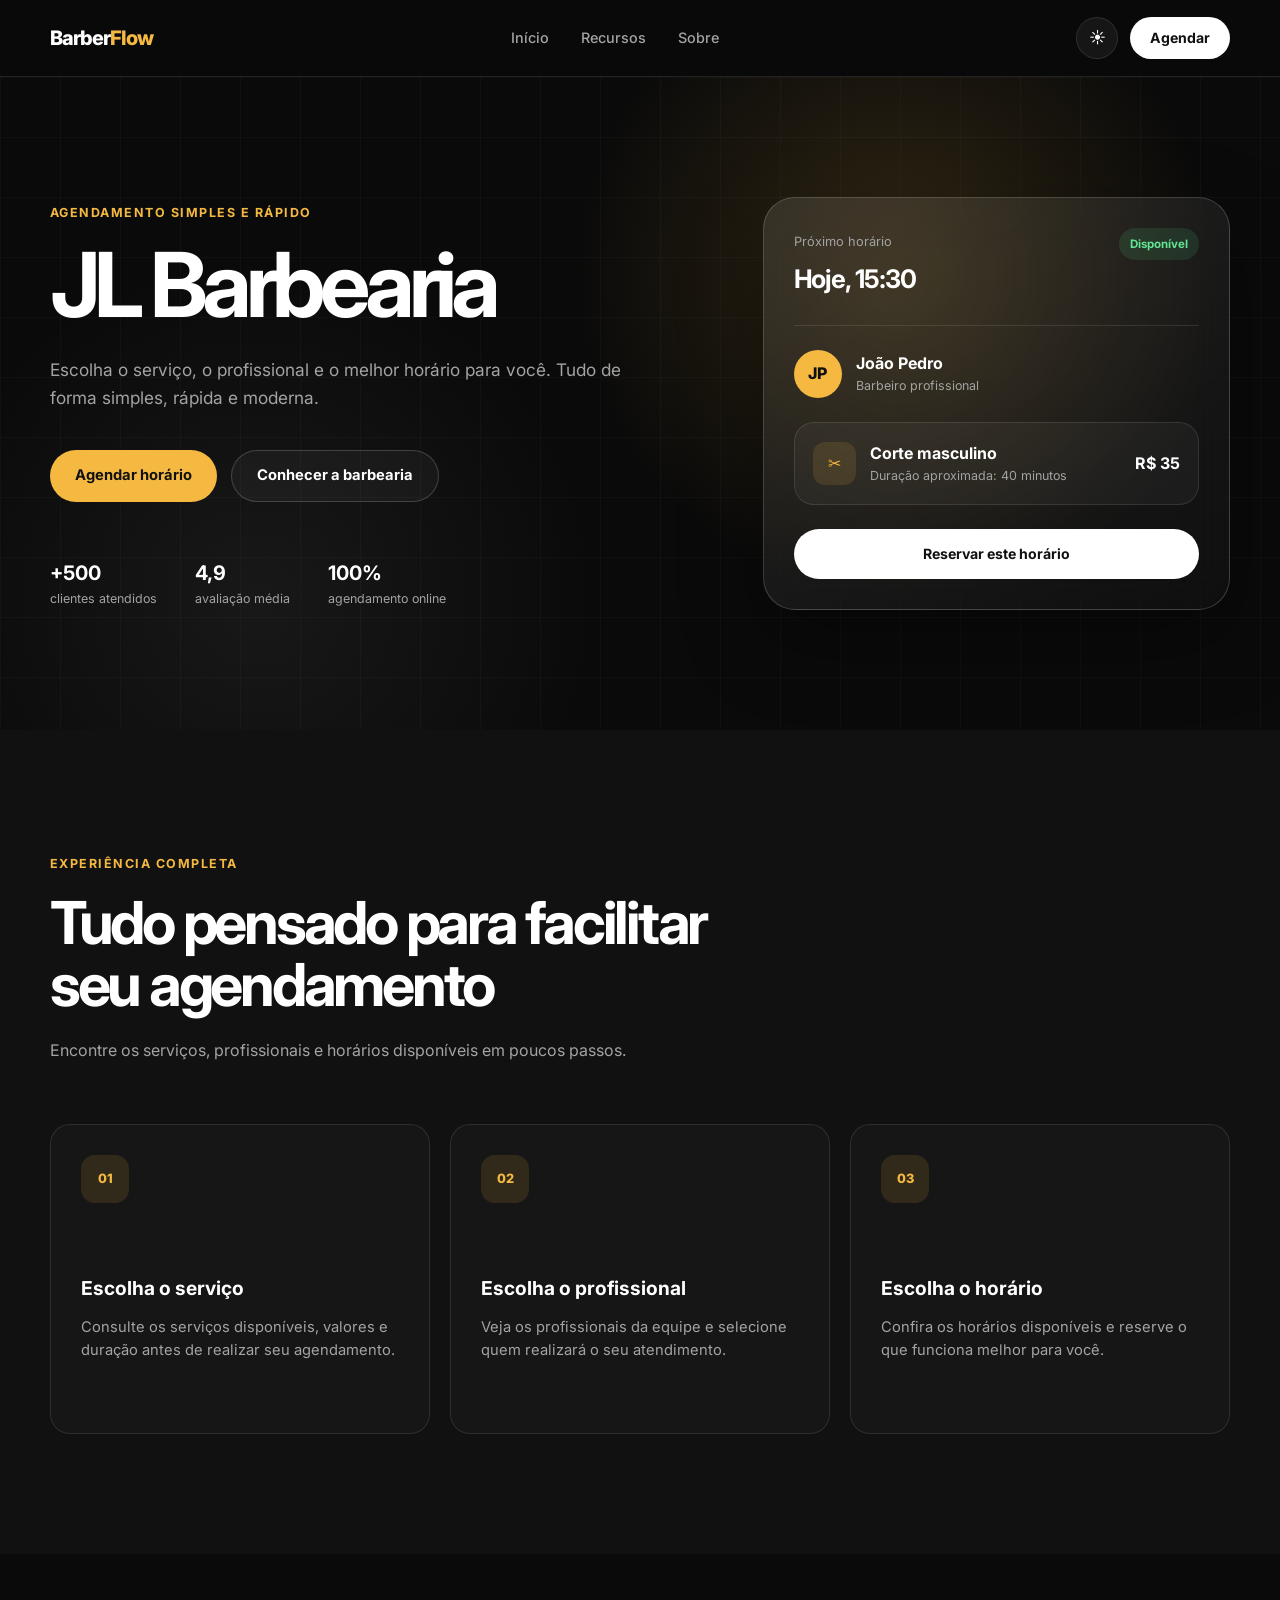
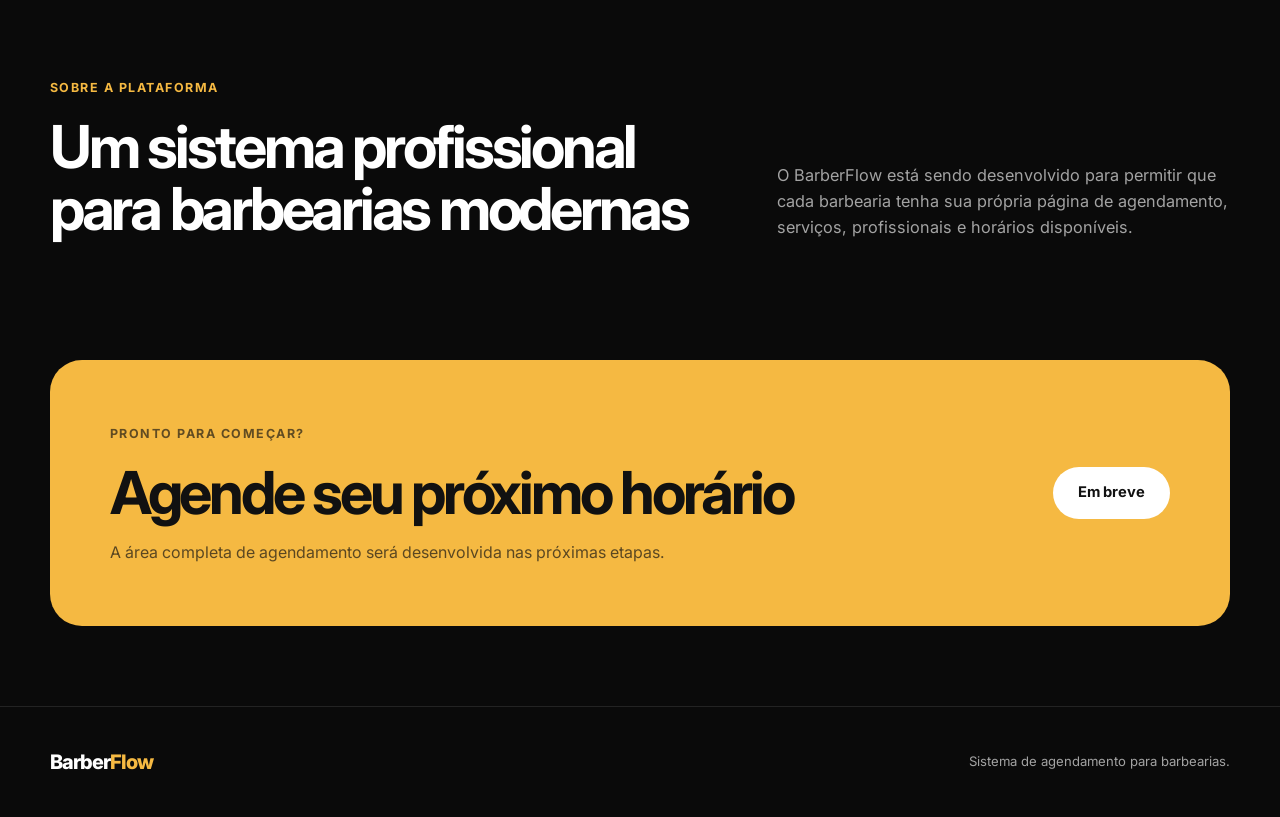
==== pages/barbearia.html @ ed78ca6b "mudança" ====
<!DOCTYPE html>
<html lang="pt-BR">
<head>
    <meta charset="UTF-8">

    <meta
        name="viewport"
        content="width=device-width, initial-scale=1.0"
    >

    <title>BarberFlow</title>

   <link rel="stylesheet" href="../css/global.css">
<link rel="stylesheet" href="../css/barbershop.css">
    <script src="../js/theme.js" defer></script>
</head>

<body>
    <header class="header">
        <div class="container header-content">
            <a href="../index.html" class="logo">
                Barber<span>Flow</span>
            </a>

            <nav class="navigation">
                <a href="#inicio">Início</a>
                <a href="#recursos">Recursos</a>
                <a href="#sobre">Sobre</a>
            </nav>

            <div class="header-actions">
    <button
        type="button"
        class="theme-button"
        id="theme-button"
        aria-label="Ativar modo claro"
    >
        <span id="theme-icon">☀</span>
    </button>

    <a href="#agendar" class="header-button">
        Agendar
    </a>
</div>
        </div>
    </header>

    <main>
        <section class="hero" id="inicio">
            <div class="container hero-content">
                <div class="hero-text">
                    <span class="hero-label">
                        Agendamento simples e rápido
                    </span>

                    <h1 id="hero-title">
                        Seu próximo corte começa aqui.
                    </h1>

                    <p>
                        Escolha o serviço, o profissional e o melhor horário
                        para você. Tudo de forma simples, rápida e moderna.
                    </p>

                    <div class="hero-actions">
                        <a href="#agendar" class="button button-primary">
                            Agendar horário
                        </a>

                        <a href="#recursos" class="button button-secondary">
                            Conhecer a barbearia
                        </a>
                    </div>

                    <div class="hero-information">
                        <div>
                            <strong>+500</strong>
                            <span>clientes atendidos</span>
                        </div>

                        <div>
                            <strong>4,9</strong>
                            <span>avaliação média</span>
                        </div>

                        <div>
                            <strong>100%</strong>
                            <span>agendamento online</span>
                        </div>
                    </div>
                </div>

                <div class="hero-card">
                    <div class="card-top">
                        <div>
                            <span class="card-label">Próximo horário</span>
                            <h2>Hoje, 15:30</h2>
                        </div>

                        <span class="status">Disponível</span>
                    </div>

                    <div class="professional">
                        <div class="professional-avatar">
                            JP
                        </div>

                        <div>
                            <strong>João Pedro</strong>
                            <span>Barbeiro profissional</span>
                        </div>
                    </div>

                    <div class="service">
                        <div class="service-icon">
                            ✂
                        </div>

                        <div class="service-information">
                            <strong>Corte masculino</strong>
                            <span>Duração aproximada: 40 minutos</span>
                        </div>

                        <strong class="service-price">
                            R$ 35
                        </strong>
                    </div>

                    <a href="#agendar" class="card-button">
                        Reservar este horário
                    </a>
                </div>
            </div>
        </section>

        <section class="features" id="recursos">
            <div class="container">
                <div class="section-heading">
                    <span>Experiência completa</span>

                    <h2>
                        Tudo pensado para facilitar seu agendamento
                    </h2>

                    <p>
                        Encontre os serviços, profissionais e horários disponíveis
                        em poucos passos.
                    </p>
                </div>

                <div class="features-grid">
                    <article class="feature-card">
                        <div class="feature-icon">01</div>

                        <h3>Escolha o serviço</h3>

                        <p>
                            Consulte os serviços disponíveis, valores e duração
                            antes de realizar seu agendamento.
                        </p>
                    </article>

                    <article class="feature-card">
                        <div class="feature-icon">02</div>

                        <h3>Escolha o profissional</h3>

                        <p>
                            Veja os profissionais da equipe e selecione quem
                            realizará o seu atendimento.
                        </p>
                    </article>

                    <article class="feature-card">
                        <div class="feature-icon">03</div>

                        <h3>Escolha o horário</h3>

                        <p>
                            Confira os horários disponíveis e reserve o que
                            funciona melhor para você.
                        </p>
                    </article>
                </div>
            </div>
        </section>

        <section class="about" id="sobre">
            <div class="container about-content">
                <div>
                    <span class="section-label">Sobre a plataforma</span>

                    <h2>
                        Um sistema profissional para barbearias modernas
                    </h2>
                </div>

                <p>
                    O BarberFlow está sendo desenvolvido para permitir que cada
                    barbearia tenha sua própria página de agendamento, serviços,
                    profissionais e horários disponíveis.
                </p>
            </div>
        </section>

        <section class="booking-call" id="agendar">
            <div class="container booking-content">
                <div>
                    <span>Pronto para começar?</span>

                    <h2>Agende seu próximo horário</h2>

                    <p>
                        A área completa de agendamento será desenvolvida nas
                        próximas etapas.
                    </p>
                </div>

                <button type="button" class="button button-light">
                    Em breve
                </button>
            </div>
        </section>
    </main>

    <footer class="footer">
        <div class="container footer-content">
            <a href="../index.html" class="logo">
                Barber<span>Flow</span>
            </a>

            <p>
                Sistema de agendamento para barbearias.
            </p>
        </div>
    </footer>
    <script src="./js/theme.js" defer></script>
<script src="../js/database.js"></script>
<script src="../js/barbershop.js"></script>
</body>
</html>
---- css/global.css ----
@import url("https://fonts.googleapis.com/css2?family=Inter:wght@400;500;600;700;800&display=swap");

@import url("./variables.css");
@import url("./header.css");
@import url("./hero.css");
@import url("./buttons.css");
@import url("./cards.css");
@import url("./sections.css");
@import url("./responsive.css");

* {
    margin: 0;
    padding: 0;
    box-sizing: border-box;
}

html {
    scroll-behavior: smooth;
}

body {
    min-height: 100vh;
    font-family: "Inter", Arial, sans-serif;
    background-color: var(--background);
    color: var(--text);
    line-height: 1.6;
    transition:
        background-color 0.25s ease,
        color 0.25s ease;
}

a {
    color: inherit;
    text-decoration: none;
}

button,
input,
select,
textarea {
    font: inherit;
}

button {
    border: none;
    cursor: pointer;
}

.container {
    width: min(100% - 40px, var(--container));
    margin-inline: auto;
}
---- css/barbershop.css ----
/* Estilos exclusivos da página pública da barbearia. */
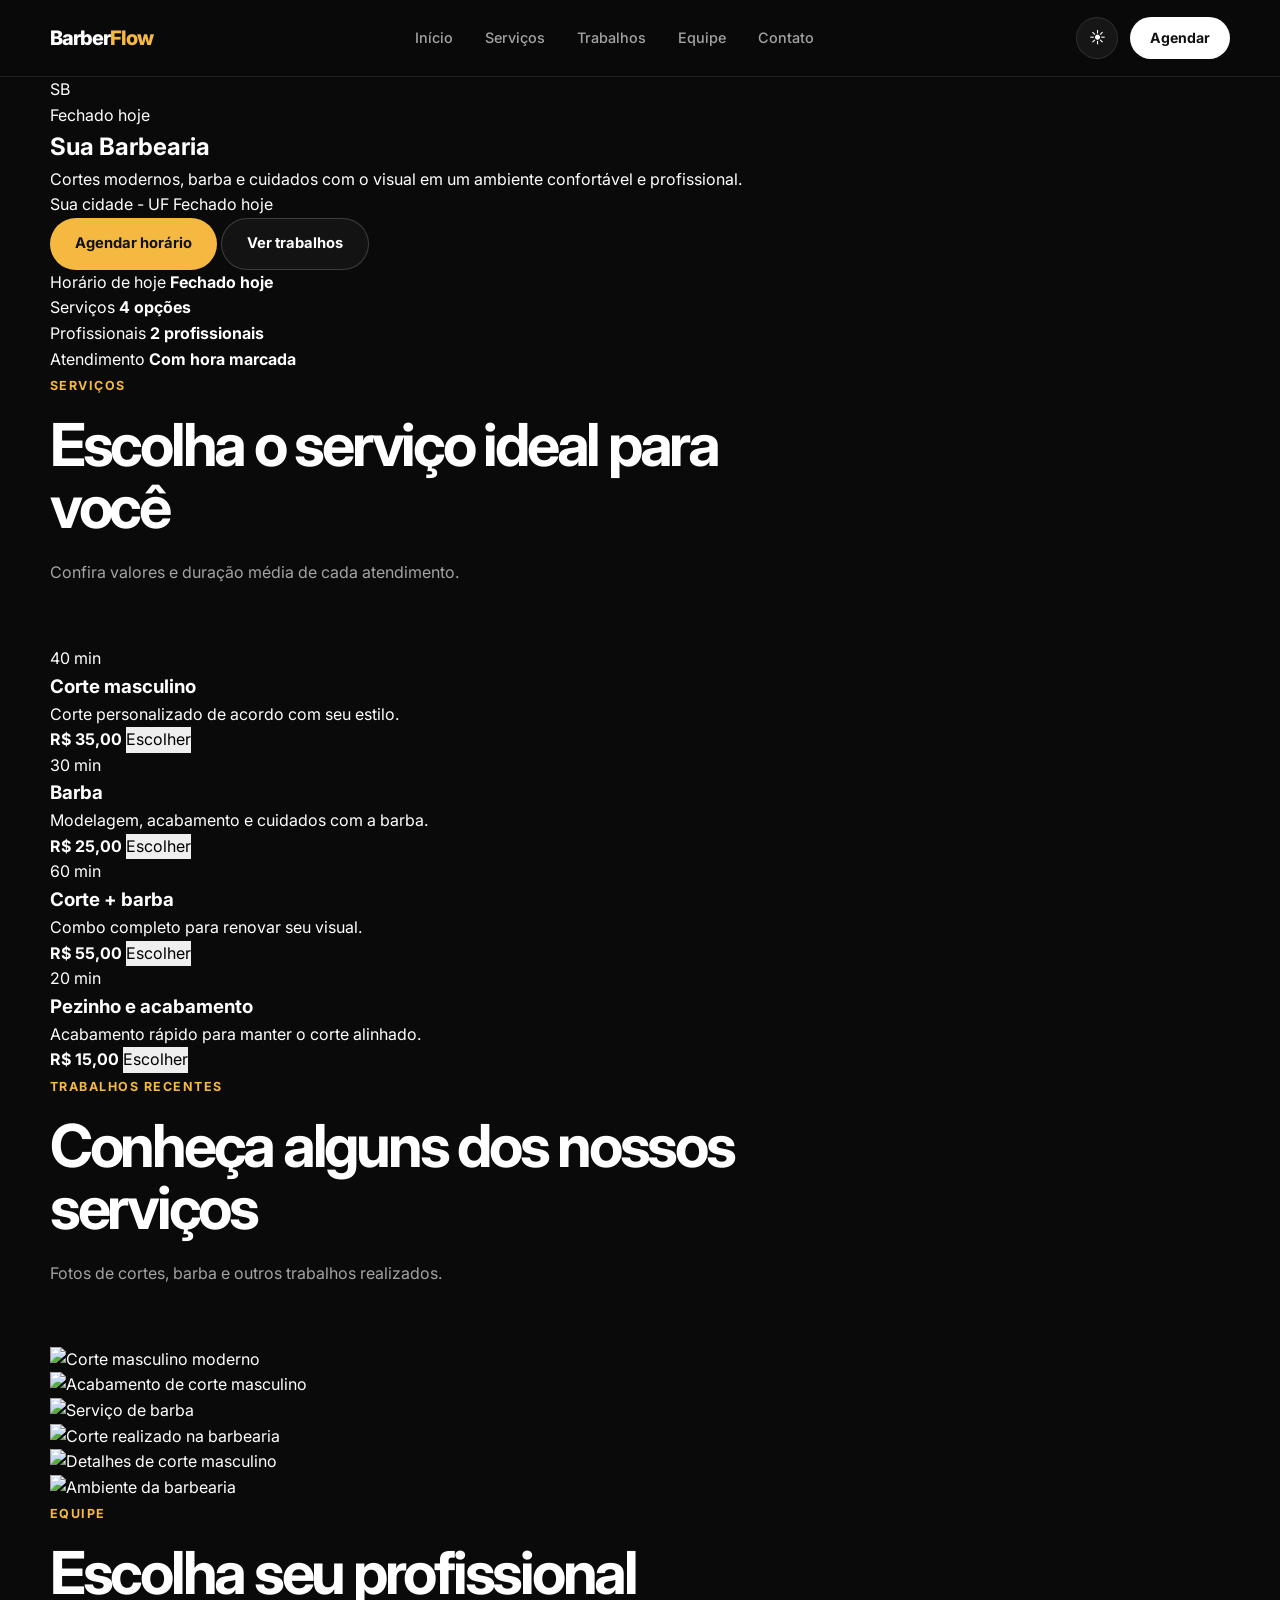
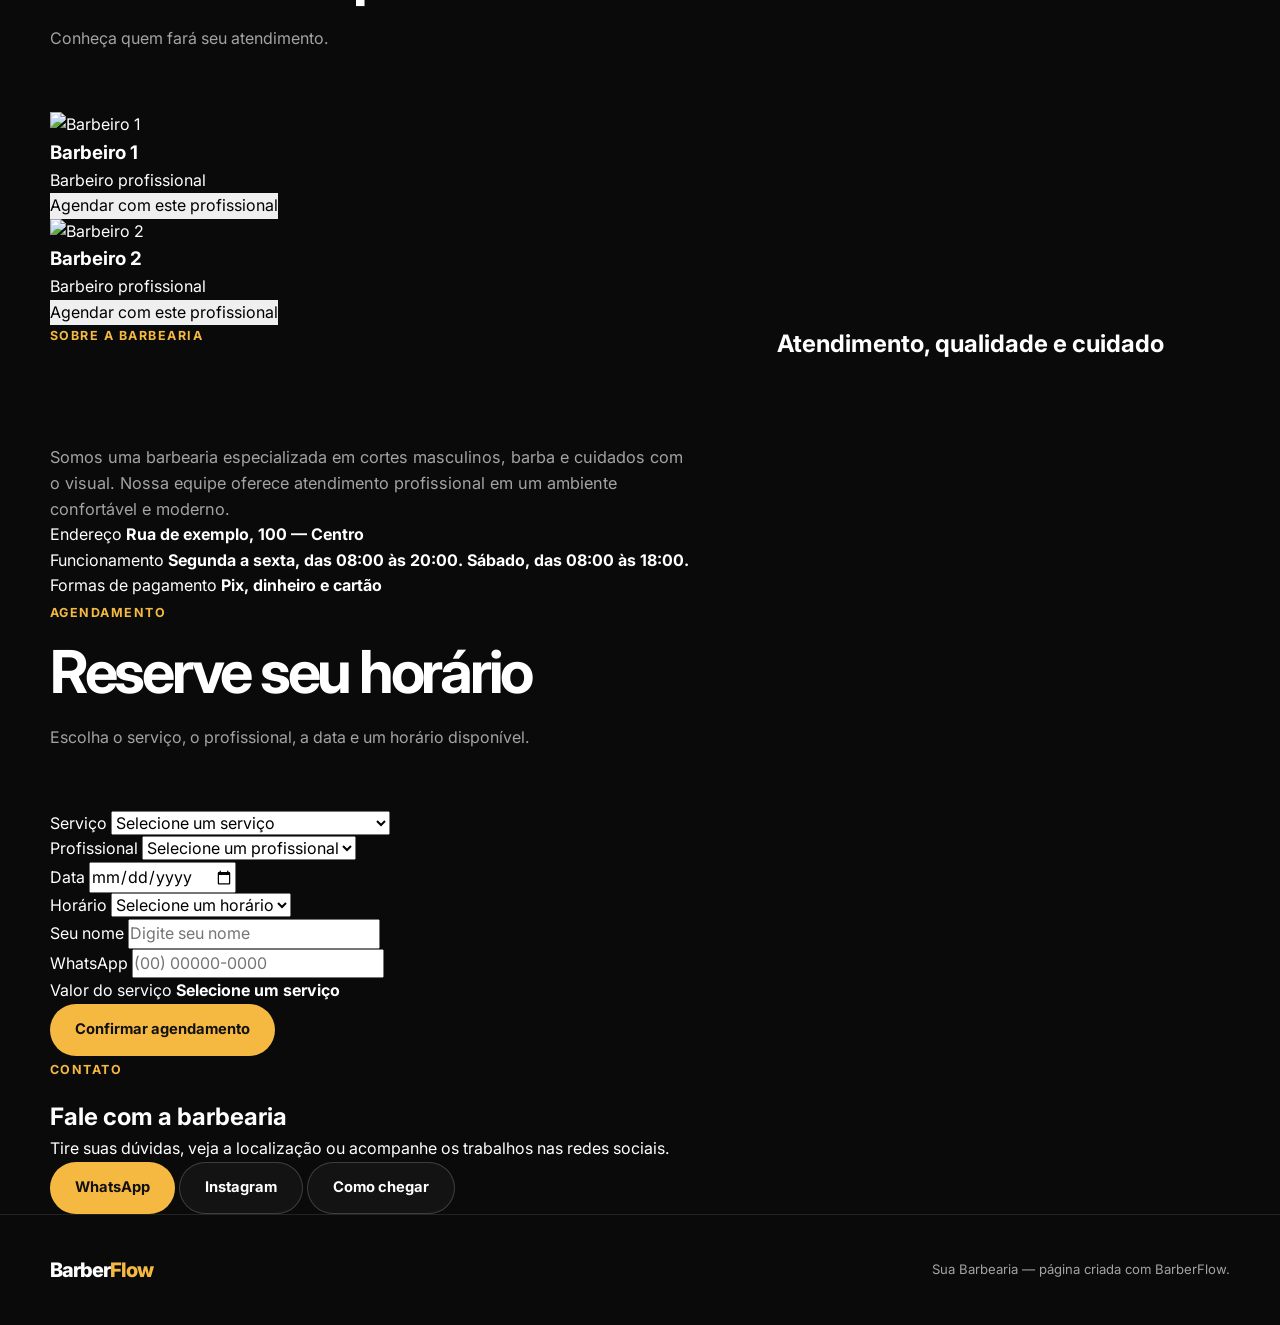
==== commit bae45aab: "z" ====
--- a/pages/barbearia.html
+++ b/pages/barbearia.html
@@ -8,11 +8,19 @@
         content="width=device-width, initial-scale=1.0"
     >
 
-    <title>BarberFlow</title>
-
-   <link rel="stylesheet" href="../css/global.css">
-<link rel="stylesheet" href="../css/barbershop.css">
+    <meta
+        name="description"
+        content="Conheça os serviços, profissionais e horários disponíveis da barbearia."
+    >
+
+    <title>Sua Barbearia | BarberFlow</title>
+
+    <link rel="stylesheet" href="../css/global.css">
+    <link rel="stylesheet" href="../css/barbershop.css">
+
     <script src="../js/theme.js" defer></script>
+    <script src="../js/database.js" defer></script>
+    <script src="../js/barbershop.js" defer></script>
 </head>
 
 <body>
@@ -24,204 +32,451 @@
 
             <nav class="navigation">
                 <a href="#inicio">Início</a>
-                <a href="#recursos">Recursos</a>
-                <a href="#sobre">Sobre</a>
+                <a href="#servicos">Serviços</a>
+                <a href="#trabalhos">Trabalhos</a>
+                <a href="#equipe">Equipe</a>
+                <a href="#contato">Contato</a>
             </nav>
 
             <div class="header-actions">
-    <button
-        type="button"
-        class="theme-button"
-        id="theme-button"
-        aria-label="Ativar modo claro"
-    >
-        <span id="theme-icon">☀</span>
-    </button>
-
-    <a href="#agendar" class="header-button">
-        Agendar
-    </a>
-</div>
+                <button
+                    type="button"
+                    class="theme-button"
+                    id="theme-button"
+                    aria-label="Alterar tema"
+                >
+                    <span id="theme-icon">☀</span>
+                </button>
+
+                <a
+                    href="#agendamento"
+                    class="header-button"
+                >
+                    Agendar
+                </a>
+            </div>
         </div>
     </header>
 
-    <main>
-        <section class="hero" id="inicio">
-            <div class="container hero-content">
-                <div class="hero-text">
-                    <span class="hero-label">
-                        Agendamento simples e rápido
-                    </span>
-
-                    <h1 id="hero-title">
-                        Seu próximo corte começa aqui.
-                    </h1>
-
-                    <p>
-                        Escolha o serviço, o profissional e o melhor horário
-                        para você. Tudo de forma simples, rápida e moderna.
-                    </p>
-
-                    <div class="hero-actions">
-                        <a href="#agendar" class="button button-primary">
-                            Agendar horário
-                        </a>
-
-                        <a href="#recursos" class="button button-secondary">
-                            Conhecer a barbearia
-                        </a>
+    <main id="barbershop-page">
+        <section class="shop-hero" id="inicio">
+            <div
+                class="shop-hero-background"
+                id="shop-banner"
+            ></div>
+
+            <div class="shop-hero-overlay"></div>
+
+            <div class="container shop-hero-content">
+                <div class="shop-identity">
+                    <div class="shop-logo" id="shop-logo">
+                        SB
                     </div>
 
-                    <div class="hero-information">
-                        <div>
-                            <strong>+500</strong>
-                            <span>clientes atendidos</span>
-                        </div>
-
-                        <div>
-                            <strong>4,9</strong>
-                            <span>avaliação média</span>
-                        </div>
-
-                        <div>
-                            <strong>100%</strong>
-                            <span>agendamento online</span>
+                    <div class="shop-heading">
+                        <span class="shop-status" id="shop-status">
+                            Aberto hoje
+                        </span>
+
+                        <h1 id="shop-name">
+                            Sua Barbearia
+                        </h1>
+
+                        <p id="shop-description">
+                            Cortes modernos, barba e cuidados com o visual
+                            em um ambiente confortável e profissional.
+                        </p>
+
+                        <div class="shop-summary">
+                            <span id="shop-location">
+                                Sua cidade
+                            </span>
+
+                            <span id="shop-hours">
+                                08:00 às 20:00
+                            </span>
+                        </div>
+
+                        <div class="shop-hero-actions">
+                            <a
+                                href="#agendamento"
+                                class="button button-primary"
+                            >
+                                Agendar horário
+                            </a>
+
+                            <a
+                                href="#trabalhos"
+                                class="button button-secondary"
+                            >
+                                Ver trabalhos
+                            </a>
                         </div>
                     </div>
                 </div>
-
-                <div class="hero-card">
-                    <div class="card-top">
-                        <div>
-                            <span class="card-label">Próximo horário</span>
-                            <h2>Hoje, 15:30</h2>
-                        </div>
-
-                        <span class="status">Disponível</span>
-                    </div>
-
-                    <div class="professional">
-                        <div class="professional-avatar">
-                            JP
-                        </div>
-
-                        <div>
-                            <strong>João Pedro</strong>
-                            <span>Barbeiro profissional</span>
-                        </div>
-                    </div>
-
-                    <div class="service">
-                        <div class="service-icon">
-                            ✂
-                        </div>
-
-                        <div class="service-information">
-                            <strong>Corte masculino</strong>
-                            <span>Duração aproximada: 40 minutos</span>
-                        </div>
-
-                        <strong class="service-price">
-                            R$ 35
-                        </strong>
-                    </div>
-
-                    <a href="#agendar" class="card-button">
-                        Reservar este horário
-                    </a>
-                </div>
-            </div>
-        </section>
-
-        <section class="features" id="recursos">
+            </div>
+        </section>
+
+        <section class="quick-info-section">
+            <div class="container quick-info-grid">
+                <article class="quick-info-card">
+                    <span>Horário de hoje</span>
+
+                    <strong id="today-hours">
+                        08:00 às 20:00
+                    </strong>
+                </article>
+
+                <article class="quick-info-card">
+                    <span>Serviços</span>
+
+                    <strong id="services-count">
+                        4 opções
+                    </strong>
+                </article>
+
+                <article class="quick-info-card">
+                    <span>Profissionais</span>
+
+                    <strong id="professionals-count">
+                        2 profissionais
+                    </strong>
+                </article>
+
+                <article class="quick-info-card">
+                    <span>Atendimento</span>
+
+                    <strong>
+                        Com hora marcada
+                    </strong>
+                </article>
+            </div>
+        </section>
+
+        <section class="shop-section" id="servicos">
             <div class="container">
                 <div class="section-heading">
-                    <span>Experiência completa</span>
+                    <span>Serviços</span>
 
                     <h2>
-                        Tudo pensado para facilitar seu agendamento
+                        Escolha o serviço ideal para você
                     </h2>
 
                     <p>
-                        Encontre os serviços, profissionais e horários disponíveis
-                        em poucos passos.
-                    </p>
-                </div>
-
-                <div class="features-grid">
-                    <article class="feature-card">
-                        <div class="feature-icon">01</div>
-
-                        <h3>Escolha o serviço</h3>
-
-                        <p>
-                            Consulte os serviços disponíveis, valores e duração
-                            antes de realizar seu agendamento.
-                        </p>
+                        Confira valores e duração média de cada atendimento.
+                    </p>
+                </div>
+
+                <div class="services-grid" id="services-list">
+                    <!-- Os serviços serão adicionados pelo JavaScript -->
+                </div>
+            </div>
+        </section>
+
+        <section
+            class="shop-section shop-section-soft"
+            id="trabalhos"
+        >
+            <div class="container">
+                <div class="section-heading">
+                    <span>Trabalhos recentes</span>
+
+                    <h2>
+                        Conheça alguns dos nossos serviços
+                    </h2>
+
+                    <p>
+                        Fotos de cortes, barba e outros trabalhos realizados.
+                    </p>
+                </div>
+
+                <div class="gallery-grid" id="gallery-list">
+                    <!-- As fotos serão adicionadas pelo JavaScript -->
+                </div>
+            </div>
+        </section>
+
+        <section class="shop-section" id="equipe">
+            <div class="container">
+                <div class="section-heading">
+                    <span>Equipe</span>
+
+                    <h2>
+                        Escolha seu profissional
+                    </h2>
+
+                    <p>
+                        Conheça quem fará seu atendimento.
+                    </p>
+                </div>
+
+                <div class="team-grid" id="team-list">
+                    <!-- Os profissionais serão adicionados pelo JavaScript -->
+                </div>
+            </div>
+        </section>
+
+        <section
+            class="shop-section shop-section-soft"
+            id="sobre"
+        >
+            <div class="container about-grid">
+                <div class="about-content">
+                    <span class="section-label">
+                        Sobre a barbearia
+                    </span>
+
+                    <h2 id="about-title">
+                        Atendimento, qualidade e cuidado
+                    </h2>
+
+                    <p id="about-text">
+                        Somos uma barbearia especializada em cortes
+                        masculinos, barba e cuidados com o visual.
+                        Nossa equipe oferece atendimento profissional
+                        em um ambiente confortável e moderno.
+                    </p>
+                </div>
+
+                <div class="about-information">
+                    <article>
+                        <span>Endereço</span>
+
+                        <strong id="about-address">
+                            Rua de exemplo, 100 — Centro
+                        </strong>
                     </article>
 
-                    <article class="feature-card">
-                        <div class="feature-icon">02</div>
-
-                        <h3>Escolha o profissional</h3>
-
-                        <p>
-                            Veja os profissionais da equipe e selecione quem
-                            realizará o seu atendimento.
-                        </p>
+                    <article>
+                        <span>Funcionamento</span>
+
+                        <strong id="about-hours">
+                            Segunda a sábado, das 08:00 às 20:00
+                        </strong>
                     </article>
 
-                    <article class="feature-card">
-                        <div class="feature-icon">03</div>
-
-                        <h3>Escolha o horário</h3>
-
-                        <p>
-                            Confira os horários disponíveis e reserve o que
-                            funciona melhor para você.
-                        </p>
+                    <article>
+                        <span>Formas de pagamento</span>
+
+                        <strong id="payment-methods">
+                            Pix, dinheiro e cartão
+                        </strong>
                     </article>
                 </div>
             </div>
         </section>
 
-        <section class="about" id="sobre">
-            <div class="container about-content">
+        <section class="booking-section" id="agendamento">
+            <div class="container">
+                <div class="section-heading booking-heading">
+                    <span>Agendamento</span>
+
+                    <h2>
+                        Reserve seu horário
+                    </h2>
+
+                    <p>
+                        Escolha o serviço, o profissional, a data
+                        e um horário disponível.
+                    </p>
+                </div>
+
+                <form class="booking-form" id="booking-form">
+                    <div class="booking-grid">
+                        <div class="form-group">
+                            <label for="booking-service">
+                                Serviço
+                            </label>
+
+                            <select
+                                id="booking-service"
+                                name="service"
+                                required
+                            >
+                                <option value="">
+                                    Selecione um serviço
+                                </option>
+                            </select>
+                        </div>
+
+                        <div class="form-group">
+                            <label for="booking-professional">
+                                Profissional
+                            </label>
+
+                            <select
+                                id="booking-professional"
+                                name="professional"
+                                required
+                            >
+                                <option value="">
+                                    Selecione um profissional
+                                </option>
+                            </select>
+                        </div>
+
+                        <div class="form-group">
+                            <label for="booking-date">
+                                Data
+                            </label>
+
+                            <input
+                                type="date"
+                                id="booking-date"
+                                name="date"
+                                required
+                            >
+                        </div>
+
+                        <div class="form-group">
+                            <label for="booking-time">
+                                Horário
+                            </label>
+
+                            <select
+                                id="booking-time"
+                                name="time"
+                                required
+                            >
+                                <option value="">
+                                    Selecione um horário
+                                </option>
+                            </select>
+                        </div>
+
+                        <div class="form-group">
+                            <label for="customer-name">
+                                Seu nome
+                            </label>
+
+                            <input
+                                type="text"
+                                id="customer-name"
+                                name="customerName"
+                                placeholder="Digite seu nome"
+                                autocomplete="name"
+                                required
+                            >
+                        </div>
+
+                        <div class="form-group">
+                            <label for="customer-phone">
+                                WhatsApp
+                            </label>
+
+                            <input
+                                type="tel"
+                                id="customer-phone"
+                                name="customerPhone"
+                                placeholder="(00) 00000-0000"
+                                autocomplete="tel"
+                                required
+                            >
+                        </div>
+                    </div>
+
+                    <div class="booking-summary">
+                        <div>
+                            <span>Valor do serviço</span>
+
+                            <strong id="booking-price">
+                                Selecione um serviço
+                            </strong>
+                        </div>
+
+                        <button
+                            type="submit"
+                            class="button button-primary booking-button"
+                        >
+                            Confirmar agendamento
+                        </button>
+                    </div>
+
+                    <p
+                        class="booking-message"
+                        id="booking-message"
+                        aria-live="polite"
+                    ></p>
+                </form>
+            </div>
+        </section>
+
+        <section class="contact-section" id="contato">
+            <div class="container contact-content">
                 <div>
-                    <span class="section-label">Sobre a plataforma</span>
+                    <span class="section-label">
+                        Contato
+                    </span>
 
                     <h2>
-                        Um sistema profissional para barbearias modernas
-                    </h2>
-                </div>
-
-                <p>
-                    O BarberFlow está sendo desenvolvido para permitir que cada
-                    barbearia tenha sua própria página de agendamento, serviços,
-                    profissionais e horários disponíveis.
-                </p>
-            </div>
-        </section>
-
-        <section class="booking-call" id="agendar">
-            <div class="container booking-content">
-                <div>
-                    <span>Pronto para começar?</span>
-
-                    <h2>Agende seu próximo horário</h2>
+                        Fale com a barbearia
+                    </h2>
 
                     <p>
-                        A área completa de agendamento será desenvolvida nas
-                        próximas etapas.
-                    </p>
-                </div>
-
-                <button type="button" class="button button-light">
-                    Em breve
-                </button>
+                        Tire suas dúvidas, veja a localização
+                        ou acompanhe os trabalhos nas redes sociais.
+                    </p>
+                </div>
+
+                <div class="contact-actions">
+                    <a
+                        href="#"
+                        target="_blank"
+                        rel="noopener noreferrer"
+                        class="button button-primary"
+                        id="whatsapp-link"
+                    >
+                        WhatsApp
+                    </a>
+
+                    <a
+                        href="#"
+                        target="_blank"
+                        rel="noopener noreferrer"
+                        class="button button-secondary"
+                        id="instagram-link"
+                    >
+                        Instagram
+                    </a>
+
+                    <a
+                        href="#"
+                        target="_blank"
+                        rel="noopener noreferrer"
+                        class="button button-secondary"
+                        id="maps-link"
+                    >
+                        Como chegar
+                    </a>
+                </div>
             </div>
         </section>
     </main>
+
+    <section
+        class="not-found-section"
+        id="not-found-section"
+        hidden
+    >
+        <div class="container not-found-content">
+            <span>BarberFlow</span>
+
+            <h1>
+                Barbearia não encontrada
+            </h1>
+
+            <p>
+                O link acessado não corresponde a uma barbearia cadastrada.
+            </p>
+
+            <a
+                href="../index.html"
+                class="button button-primary"
+            >
+                Voltar para o início
+            </a>
+        </div>
+    </section>
 
     <footer class="footer">
         <div class="container footer-content">
@@ -229,13 +484,10 @@
                 Barber<span>Flow</span>
             </a>
 
-            <p>
-                Sistema de agendamento para barbearias.
+            <p id="footer-shop-name">
+                Página criada com BarberFlow.
             </p>
         </div>
     </footer>
-    <script src="./js/theme.js" defer></script>
-<script src="../js/database.js"></script>
-<script src="../js/barbershop.js"></script>
 </body>
-</html>
+</html>
